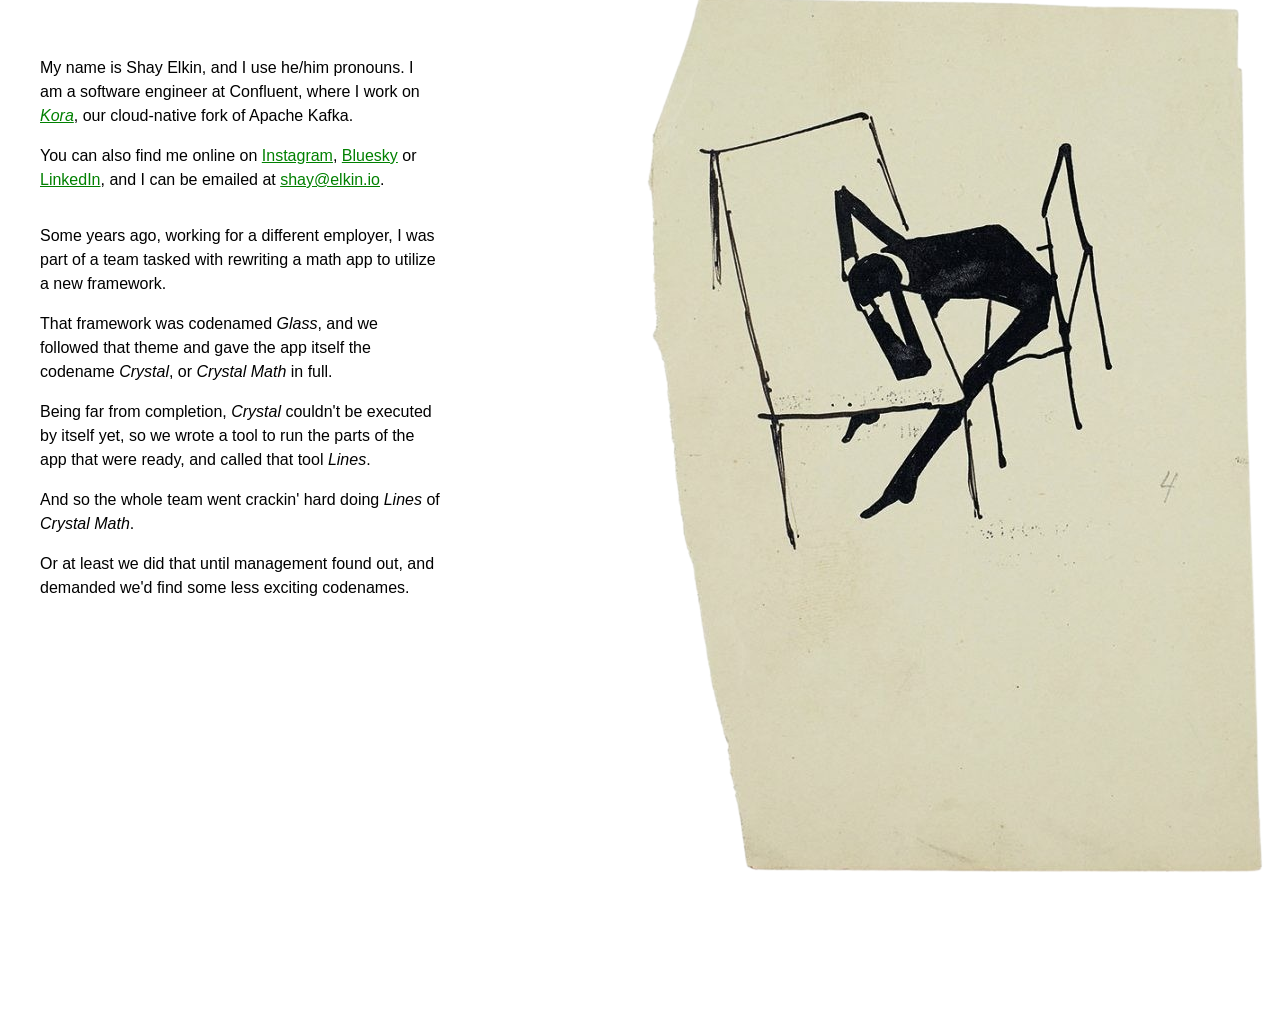
==== index.html @ 6bcd850d "MINOR: s/develop Kora/work on Kora/" ====
<!DOCTYPE html>
<head>
  <meta http-equiv="Content-Type" content="text/html; charset=UTF-8">
  <meta name="viewport" content="width=device-width, initial-scale=1, maximum-scale=1">
  <meta name="description" content="Home page for Shay Elkin, a software engineer at Confluent">
  <title>Shay Elkin - shay.elkin.io</title>
  <link href="style.css" rel="stylesheet" />
  <!-- favicon is from https://twemoji.twitter.com/ --> 
  <link rel="icon" href="favicon.png" sizes="any" />
  <link rel="icon" href="favicon.svg" type="image/svg+xml" />
</head>
<body>
    <div id="kafka-bg-container">
      <img src="kafka.png" width="634" height="1024" title="A drawing by Franz Kafka (ca. 1901-07). The Literary Estate of Max Brod, National Library of Israel, Jerusalem" alt="A torn, yellowish piece of paper, with a minimalist ink drawing of a person sitting in a chair, in front of a table. His hands are on the table, and his head leaning on those, in an apparent frustration." />
    </div>
    <div id="text-container">
      <p>
        My name is Shay Elkin, and I use he/him pronouns. I am a
        software engineer at Confluent, where I work
        on <em><a href="https://www.confluent.io/cloud-kafka/">Kora</a></em>,
        our cloud-native fork of Apache Kafka.
      </p><p>
        You can also find me online on
        <a href="https://www.instagram.com/srockets/">Instagram</a>,
        <a href="https://bsky.app/profile/srockets.com">Bluesky</a>
        or <a href="https://www.linkedin.com/in/shayel/">LinkedIn</a>,
        and I can be emailed at <a href="mailto:shay@elkin.io?subject=I've been to your website">shay&#64;elkin.io</a>.
      </p> <hr /> <p>
        Some years ago, working for a different employer, I was part
        of a team tasked with rewriting a math app to utilize a new
        framework.
      </p><p>
        That framework was codenamed <em>Glass</em>, and we followed
        that theme and gave the app itself the
        codename <em>Crystal</em>, or <em>Crystal Math</em> in full.
      </p><p>
        Being far from completion, <em>Crystal</em> couldn't be
        executed by itself yet, so we wrote a tool to run the parts of
        the app that were ready, and called that tool <em>Lines</em>.
      </p><p>
        And so the whole team went crackin' hard doing <em>Lines</em>
        of <em>Crystal Math</em>.
      </p><p>
        Or at least we did that until management found out, and
        demanded we'd find some less exciting
        codenames.
      </p>
    </div>
</body>
---- style.css ----
body {
    background-color: white;
    color: black;
    font-family: sans-serif;
    font-weight: 300;
}

a {
    color: green;
}

@media (prefers-color-scheme: dark) {
    body {
        background-color: black;
        color: white;
    }
}

#kafka-bg-container {
    float: right;
    margin-top: -22px;
    max-width: 634px;
}

/* hack: make the background disappear on narrow screens
 */
@media only screen and (max-width: 1034px) {
    #kafka-bg-container {
        width: 1px;
    }
}

#text-container {
    line-height: 150%;
    margin-left: 2em;
    margin-right: 2em;
    max-width: 400px;
    padding-top: 2em;
}

/* hackL: invisible hr
*/ 
hr {
    border: 0px;
}

#small-print {
    bottom: 0;
    font-size: 9px;
    position: absolute;
}
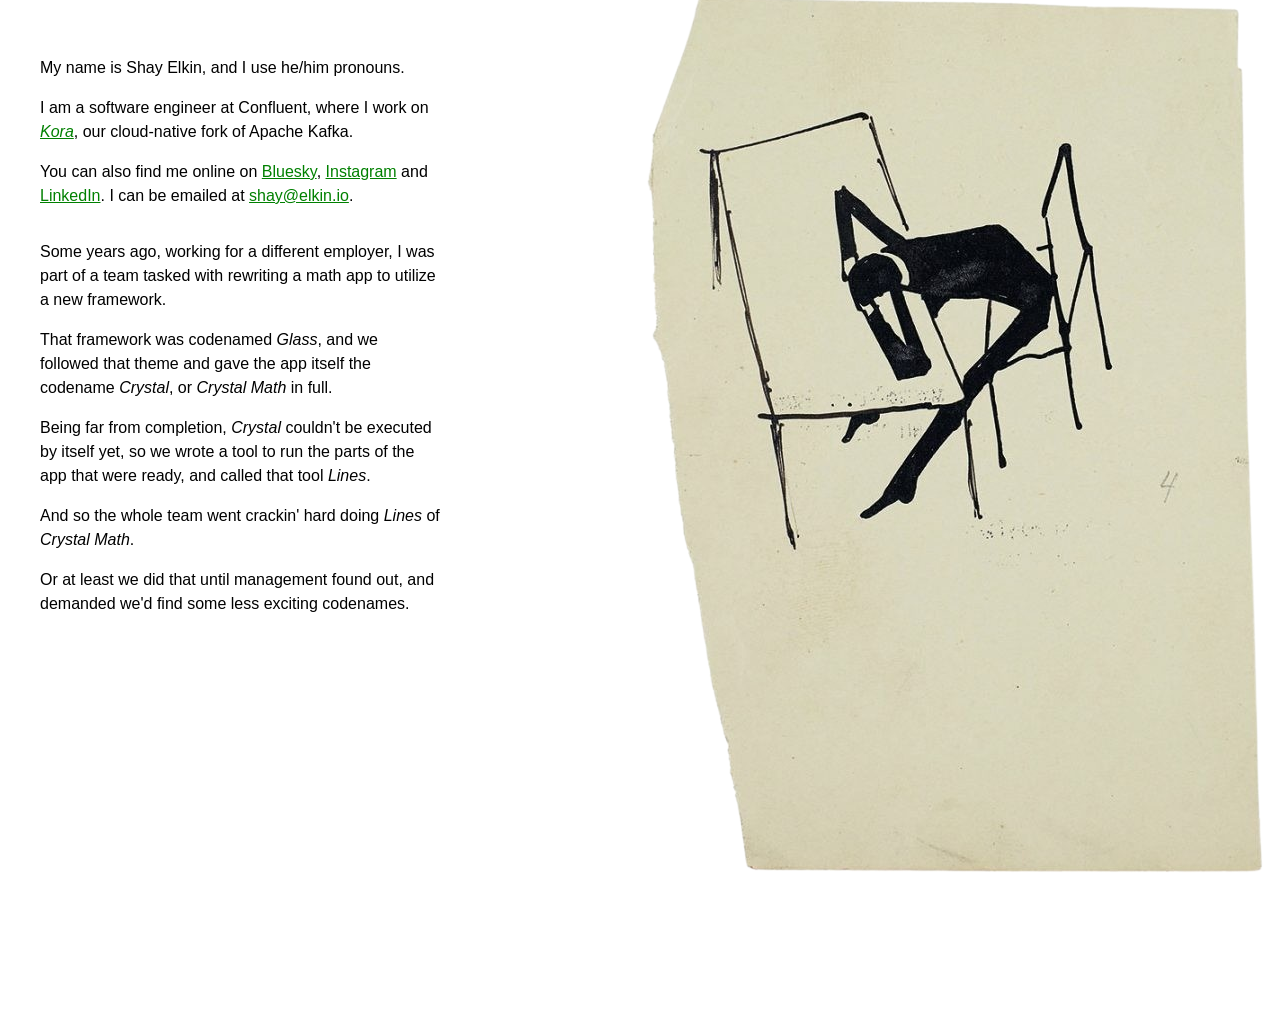
==== commit f33dbc51: "MINOR: some editing, line breaks" ====
--- a/index.html
+++ b/index.html
@@ -10,40 +10,25 @@
   <link rel="icon" href="favicon.svg" type="image/svg+xml" />
 </head>
 <body>
-    <div id="kafka-bg-container">
-      <img src="kafka.png" width="634" height="1024" title="A drawing by Franz Kafka (ca. 1901-07). The Literary Estate of Max Brod, National Library of Israel, Jerusalem" alt="A torn, yellowish piece of paper, with a minimalist ink drawing of a person sitting in a chair, in front of a table. His hands are on the table, and his head leaning on those, in an apparent frustration." />
-    </div>
+    <div id="kafka-bg-container"><img src="kafka.png" width="634" height="1024" title="A drawing by Franz Kafka (ca. 1901-07). The Literary Estate of Max Brod, National Library of Israel, Jerusalem" alt="A torn, yellowish piece of paper, on it a minimalist ink drawing of a person sitting in a chair. His hands are crossed on a table in front of him, and his head leaning on those, in an apparent frustration." /></div>
     <div id="text-container">
-      <p>
-        My name is Shay Elkin, and I use he/him pronouns. I am a
-        software engineer at Confluent, where I work
-        on <em><a href="https://www.confluent.io/cloud-kafka/">Kora</a></em>,
-        our cloud-native fork of Apache Kafka.
-      </p><p>
-        You can also find me online on
-        <a href="https://www.instagram.com/srockets/">Instagram</a>,
-        <a href="https://bsky.app/profile/srockets.com">Bluesky</a>
-        or <a href="https://www.linkedin.com/in/shayel/">LinkedIn</a>,
-        and I can be emailed at <a href="mailto:shay@elkin.io?subject=I've been to your website">shay&#64;elkin.io</a>.
-      </p> <hr /> <p>
-        Some years ago, working for a different employer, I was part
-        of a team tasked with rewriting a math app to utilize a new
-        framework.
-      </p><p>
-        That framework was codenamed <em>Glass</em>, and we followed
-        that theme and gave the app itself the
-        codename <em>Crystal</em>, or <em>Crystal Math</em> in full.
-      </p><p>
-        Being far from completion, <em>Crystal</em> couldn't be
-        executed by itself yet, so we wrote a tool to run the parts of
-        the app that were ready, and called that tool <em>Lines</em>.
-      </p><p>
-        And so the whole team went crackin' hard doing <em>Lines</em>
-        of <em>Crystal Math</em>.
-      </p><p>
-        Or at least we did that until management found out, and
-        demanded we'd find some less exciting
-        codenames.
-      </p>
+      <p> My name is Shay Elkin, and I use he/him pronouns. </p>
+      <p>I am a software engineer at Confluent, where I work
+      on <em><a href="https://www.confluent.io/cloud-kafka/">Kora</a></em>, our cloud-native fork
+      of Apache Kafka.</p>
+      <p>You can also find me online
+      on <a href="https://bsky.app/profile/srockets.com">Bluesky</a>, <a href="https://www.instagram.com/srockets/">Instagram</a>
+      and <a href="https://www.linkedin.com/in/shayel/">LinkedIn</a>. I can be emailed
+      at <a href="mailto:shay@elkin.io?subject=I visited your website">shay&#64;elkin.io</a>.</p>
+      <hr />
+      <p>Some years ago, working for a different employer, I was part of a team tasked with
+      rewriting a math app to utilize a new framework.</p><p>That framework was
+      codenamed <em>Glass</em>, and we followed that theme and gave the app itself the
+      codename <em>Crystal</em>, or <em>Crystal Math</em> in full.</p><p>Being far from
+      completion, <em>Crystal</em> couldn't be executed by itself yet, so we wrote a tool to run
+      the parts of the app that were ready, and called that tool <em>Lines</em>.</p> <p>And so the
+      whole team went crackin' hard doing <em>Lines</em> of <em>Crystal Math</em>. </p><p>Or at
+      least we did that until management found out, and demanded we'd find some less exciting
+      codenames.</p>
     </div>
 </body>
--- a/style.css
+++ b/style.css
@@ -3,10 +3,6 @@
     color: black;
     font-family: sans-serif;
     font-weight: 300;
-}
-
-a {
-    color: green;
 }
 
 @media (prefers-color-scheme: dark) {
@@ -16,14 +12,18 @@
     }
 }
 
+/* works for both light and dark modes */
+a {
+    color: green;
+}
+
 #kafka-bg-container {
     float: right;
     margin-top: -22px;
     max-width: 634px;
 }
 
-/* hack: make the background disappear on narrow screens
- */
+/* hack: make the background not overtake small screens */
 @media only screen and (max-width: 1034px) {
     #kafka-bg-container {
         width: 1px;
@@ -38,8 +38,7 @@
     padding-top: 2em;
 }
 
-/* hackL: invisible hr
-*/ 
+/* hack: invisible hr */ 
 hr {
     border: 0px;
 }
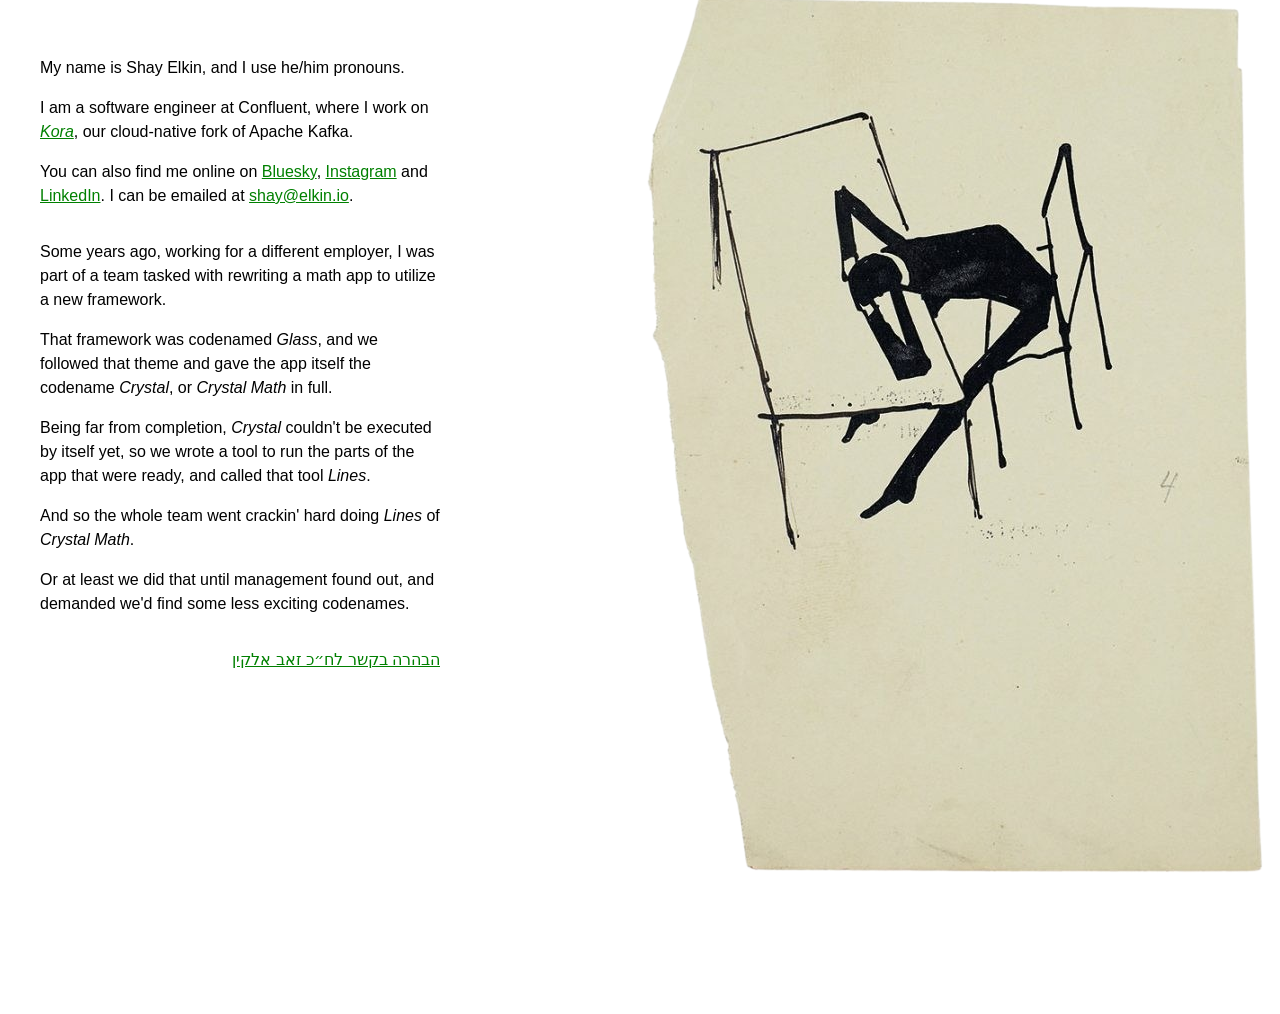
==== commit 8c526f1c: "הוספת ההבהרה אודות ח״כ זאב אלקין" ====
--- a/index.html
+++ b/index.html
@@ -30,5 +30,8 @@
       whole team went crackin' hard doing <em>Lines</em> of <em>Crystal Math</em>. </p><p>Or at
       least we did that until management found out, and demanded we'd find some less exciting
       codenames.</p>
+
+      <hr />
+      <p dir="rtl"><a href="zeev-elkin-he.html">הבהרה בקשר לח״כ זאב אלקין</a></p>
     </div>
 </body>
--- a/style.css
+++ b/style.css
@@ -3,6 +3,10 @@
     color: black;
     font-family: sans-serif;
     font-weight: 300;
+}
+
+#he {
+    direction: rtl;
 }
 
 @media (prefers-color-scheme: dark) {
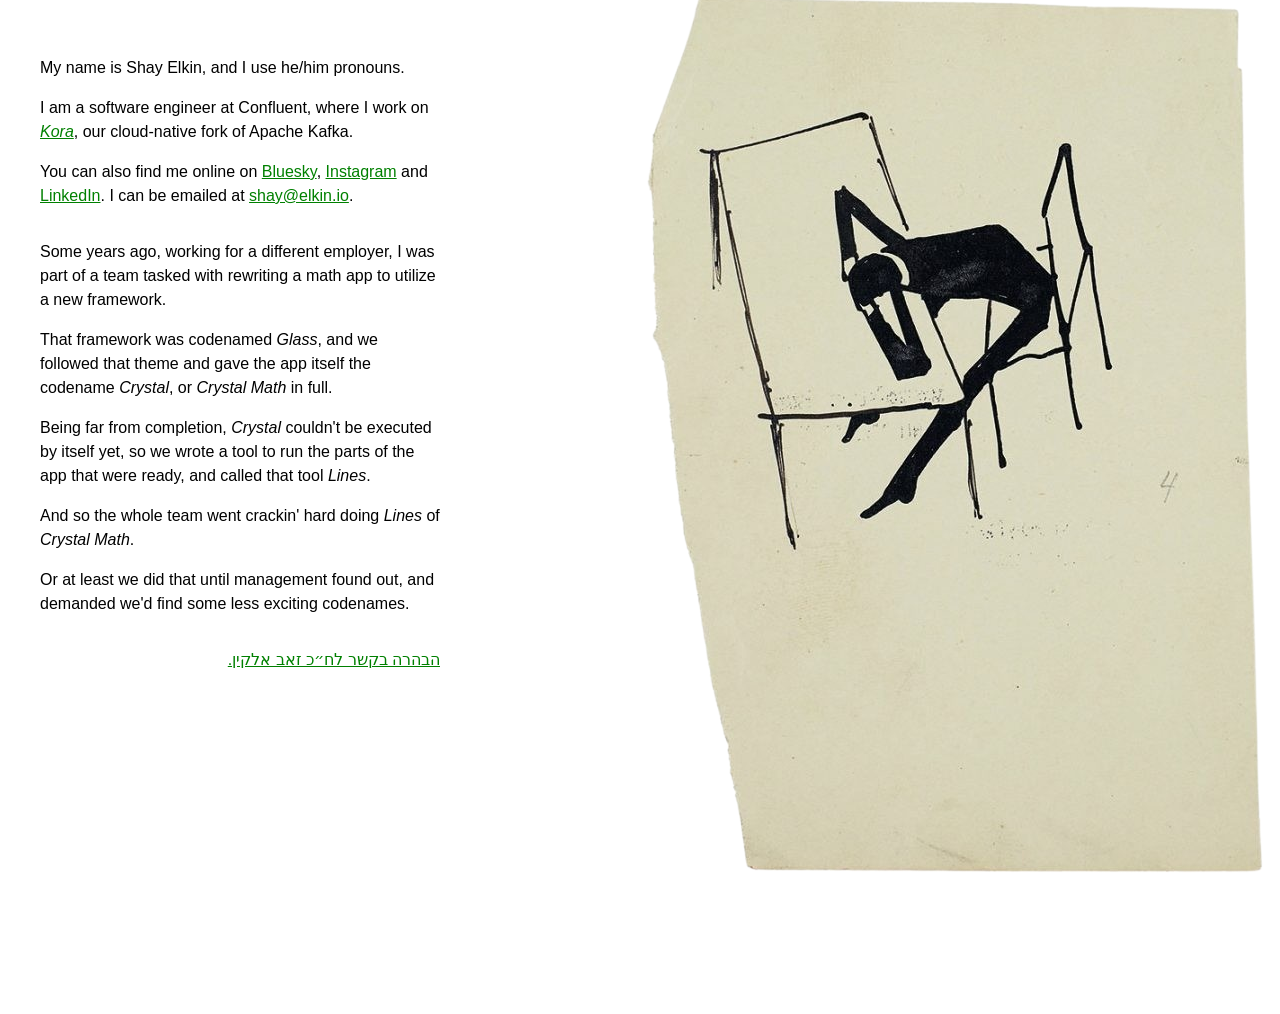
==== commit 6d22e762: "s/dir="rtl"/id="he"/" ====
--- a/index.html
+++ b/index.html
@@ -32,6 +32,6 @@
       codenames.</p>
 
       <hr />
-      <p dir="rtl"><a href="zeev-elkin-he.html">הבהרה בקשר לח״כ זאב אלקין</a></p>
+      <p id="he"><a href="zeev-elkin-he.html">הבהרה בקשר לח״כ זאב אלקין.</a></p>
     </div>
 </body>
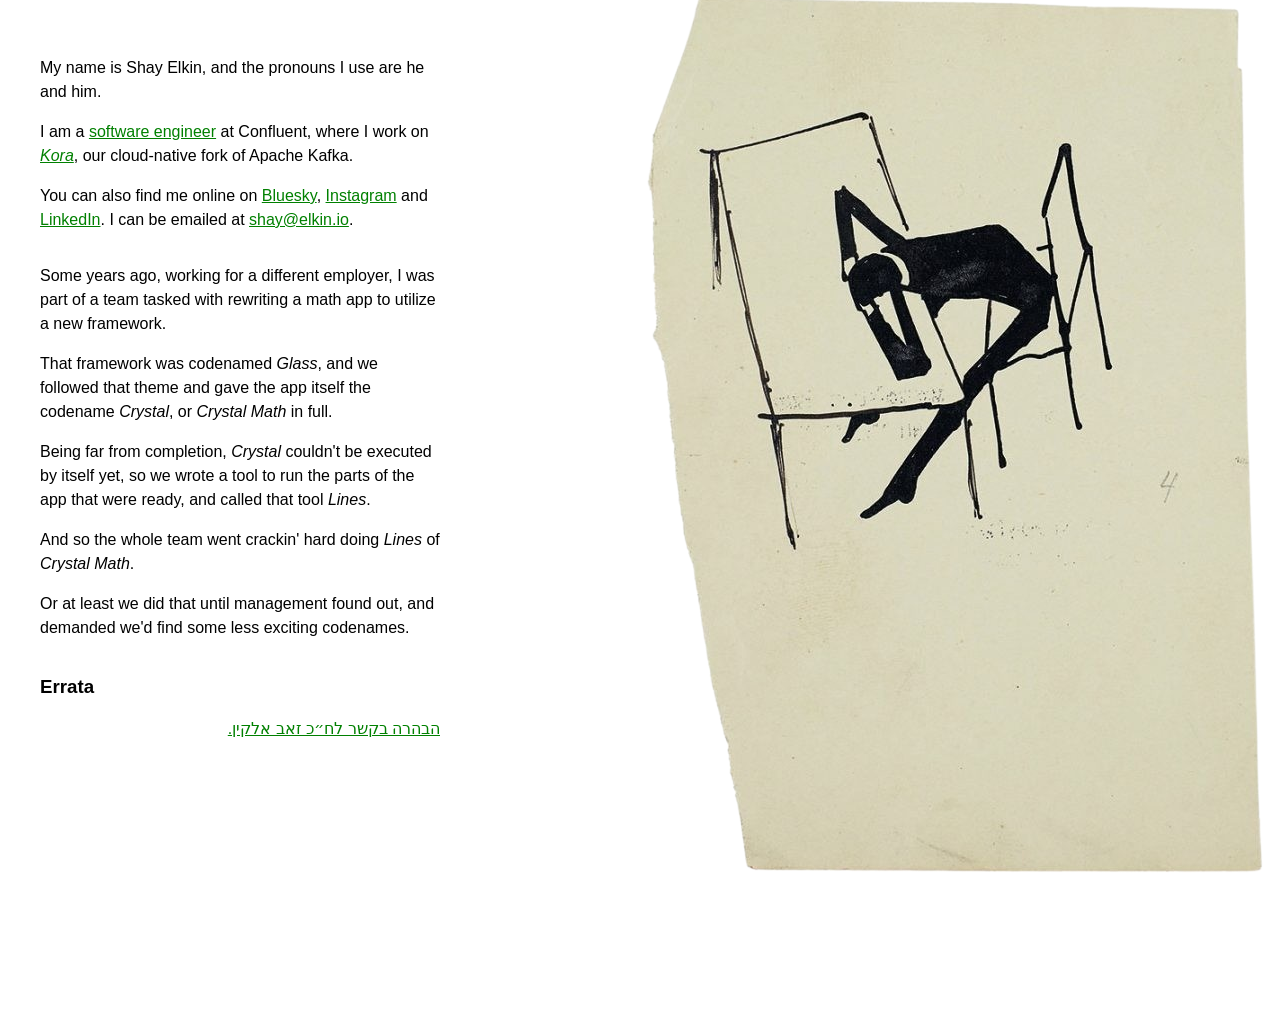
==== commit d49dc5f8: "Add "concise-resume.html", minor tweaks" ====
--- a/index.html
+++ b/index.html
@@ -1,8 +1,8 @@
 <!DOCTYPE html>
 <head>
-  <meta http-equiv="Content-Type" content="text/html; charset=UTF-8">
-  <meta name="viewport" content="width=device-width, initial-scale=1, maximum-scale=1">
-  <meta name="description" content="Home page for Shay Elkin, a software engineer at Confluent">
+  <meta http-equiv="Content-Type" content="text/html; charset=UTF-8" />
+  <meta name="viewport" content="width=device-width, initial-scale=1, maximum-scale=1" />
+  <meta name="description" content="Home page for Shay Elkin, a software engineer at Confluent" />
   <title>Shay Elkin - shay.elkin.io</title>
   <link href="style.css" rel="stylesheet" />
   <!-- favicon is from https://twemoji.twitter.com/ --> 
@@ -12,8 +12,8 @@
 <body>
     <div id="kafka-bg-container"><img src="kafka.png" width="634" height="1024" title="A drawing by Franz Kafka (ca. 1901-07). The Literary Estate of Max Brod, National Library of Israel, Jerusalem" alt="A torn, yellowish piece of paper, on it a minimalist ink drawing of a person sitting in a chair. His hands are crossed on a table in front of him, and his head leaning on those, in an apparent frustration." /></div>
     <div id="text-container">
-      <p> My name is Shay Elkin, and I use he/him pronouns. </p>
-      <p>I am a software engineer at Confluent, where I work
+      <p>My name is Shay Elkin, and the pronouns I use are he and him.</p>
+      <p>I am a <a href="concise-resume.html">software engineer</a> at Confluent, where I work
       on <em><a href="https://www.confluent.io/cloud-kafka/">Kora</a></em>, our cloud-native fork
       of Apache Kafka.</p>
       <p>You can also find me online
@@ -21,6 +21,7 @@
       and <a href="https://www.linkedin.com/in/shayel/">LinkedIn</a>. I can be emailed
       at <a href="mailto:shay@elkin.io?subject=I visited your website">shay&#64;elkin.io</a>.</p>
       <hr />
+
       <p>Some years ago, working for a different employer, I was part of a team tasked with
       rewriting a math app to utilize a new framework.</p><p>That framework was
       codenamed <em>Glass</em>, and we followed that theme and gave the app itself the
@@ -30,8 +31,8 @@
       whole team went crackin' hard doing <em>Lines</em> of <em>Crystal Math</em>. </p><p>Or at
       least we did that until management found out, and demanded we'd find some less exciting
       codenames.</p>
-
       <hr />
+      <h3>Errata</h3>
       <p id="he"><a href="zeev-elkin-he.html">הבהרה בקשר לח״כ זאב אלקין.</a></p>
     </div>
 </body>
--- a/style.css
+++ b/style.css
@@ -6,6 +6,8 @@
 }
 
 #he {
+    /* can't trust the default Hebrew font to be a sane choice */
+    font-family: 'SF Hebrew', 'Arial Hebrew', 'Arial', sans-serif;
     direction: rtl;
 }
 
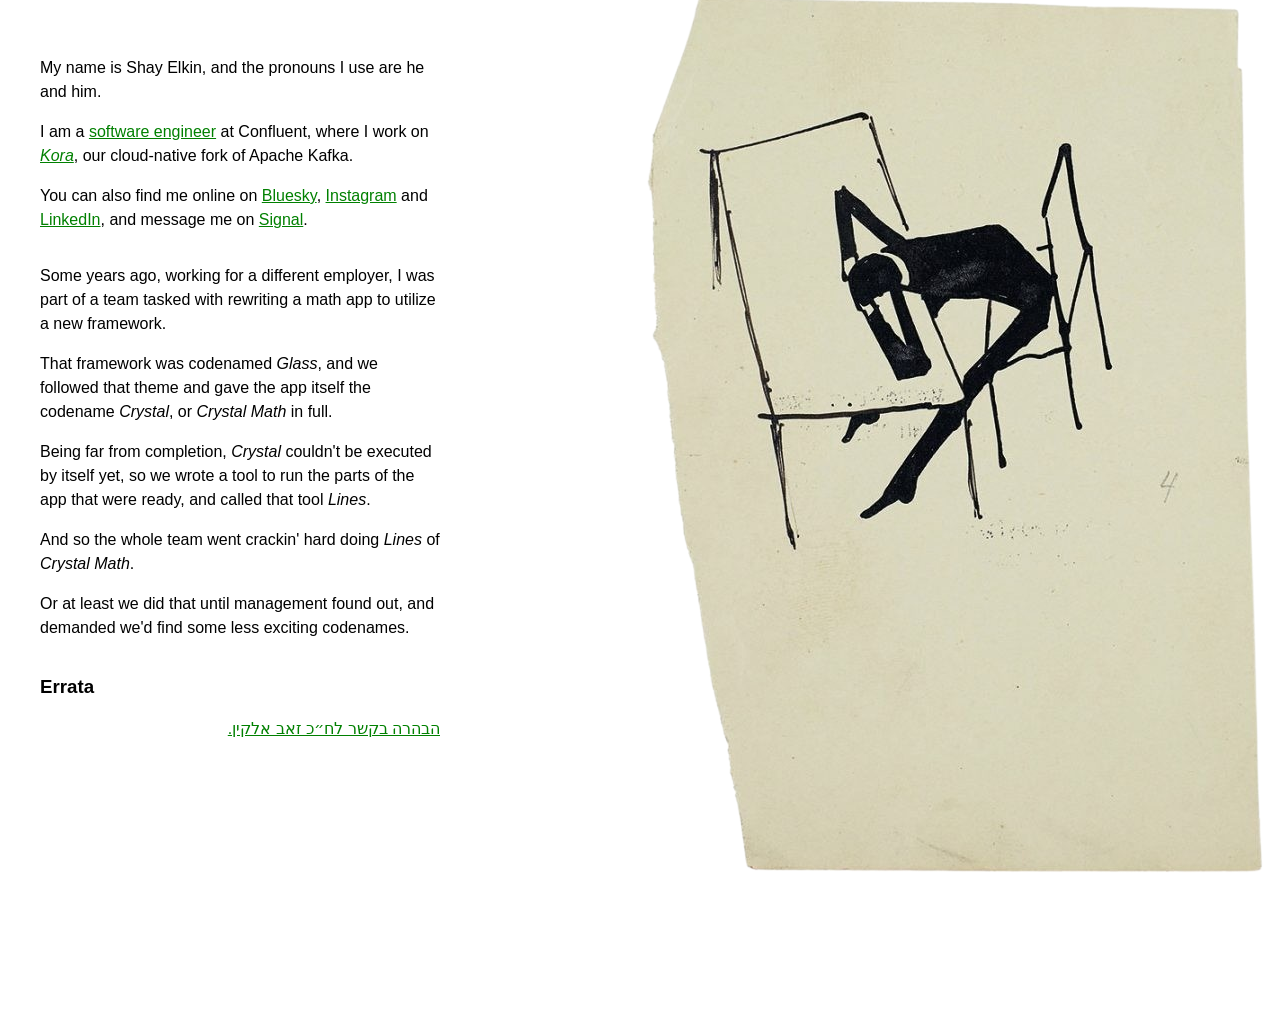
==== commit 47bbc7ee: "Replace email with links to signal." ====
--- a/index.html
+++ b/index.html
@@ -12,16 +12,21 @@
 <body>
     <div id="kafka-bg-container"><img src="kafka.png" width="634" height="1024" title="A drawing by Franz Kafka (ca. 1901-07). The Literary Estate of Max Brod, National Library of Israel, Jerusalem" alt="A torn, yellowish piece of paper, on it a minimalist ink drawing of a person sitting in a chair. His hands are crossed on a table in front of him, and his head leaning on those, in an apparent frustration." /></div>
     <div id="text-container">
-      <p>My name is Shay Elkin, and the pronouns I use are he and him.</p>
-      <p>I am a <a href="concise-resume.html">software engineer</a> at Confluent, where I work
-      on <em><a href="https://www.confluent.io/cloud-kafka/">Kora</a></em>, our cloud-native fork
-      of Apache Kafka.</p>
-      <p>You can also find me online
-      on <a href="https://bsky.app/profile/srockets.com">Bluesky</a>, <a href="https://www.instagram.com/srockets/">Instagram</a>
-      and <a href="https://www.linkedin.com/in/shayel/">LinkedIn</a>. I can be emailed
-      at <a href="mailto:shay@elkin.io?subject=I visited your website">shay&#64;elkin.io</a>.</p>
+      <p>
+        My name is Shay Elkin, and the pronouns I use are he and him.
+      </p>
+      <p>
+        I am a <a href="concise-resume.html">software engineer</a> at Confluent, where I work
+        on <em><a href="https://www.confluent.io/cloud-kafka/">Kora</a></em>, our cloud-native fork
+        of Apache Kafka.
+      </p>
+      <p>
+        You can also find me online on <a href="https://bsky.app/profile/srockets.com">Bluesky</a>, <a href="https://www.instagram.com/srockets/">Instagram</a>
+        and <a href="https://www.linkedin.com/in/shayel/">LinkedIn</a>, and message me
+        on <a href="signal.html">Signal</a>.
+      </p>
+
       <hr />
-
       <p>Some years ago, working for a different employer, I was part of a team tasked with
       rewriting a math app to utilize a new framework.</p><p>That framework was
       codenamed <em>Glass</em>, and we followed that theme and gave the app itself the
@@ -33,6 +38,8 @@
       codenames.</p>
       <hr />
       <h3>Errata</h3>
-      <p id="he"><a href="zeev-elkin-he.html">הבהרה בקשר לח״כ זאב אלקין.</a></p>
+      <p id="he">
+        <a href="zeev-elkin-he.html">הבהרה בקשר לח״כ זאב אלקין.</a>
+      </p>
     </div>
 </body>
--- a/style.css
+++ b/style.css
@@ -3,12 +3,6 @@
     color: black;
     font-family: sans-serif;
     font-weight: 300;
-}
-
-#he {
-    /* can't trust the default Hebrew font to be a sane choice */
-    font-family: 'SF Hebrew', 'Arial Hebrew', 'Arial', sans-serif;
-    direction: rtl;
 }
 
 @media (prefers-color-scheme: dark) {
@@ -18,8 +12,14 @@
     }
 }
 
-/* works for both light and dark modes */
+#he {
+    /* can't trust the default Hebrew font to be a sane choice */
+    font-family: 'SF Hebrew', 'Arial Hebrew', 'Arial', sans-serif;
+    direction: rtl;
+}
+
 a {
+    /* works for both light and dark modes */
     color: green;
 }
 
@@ -44,13 +44,17 @@
     padding-top: 2em;
 }
 
+#text-container img {
+    max-width: 100%;
+    max-height: 100%;
+    display: block;
+}
+
 /* hack: invisible hr */ 
-hr {
+#text-container hr {
     border: 0px;
 }
 
 #small-print {
-    bottom: 0;
     font-size: 9px;
-    position: absolute;
 }
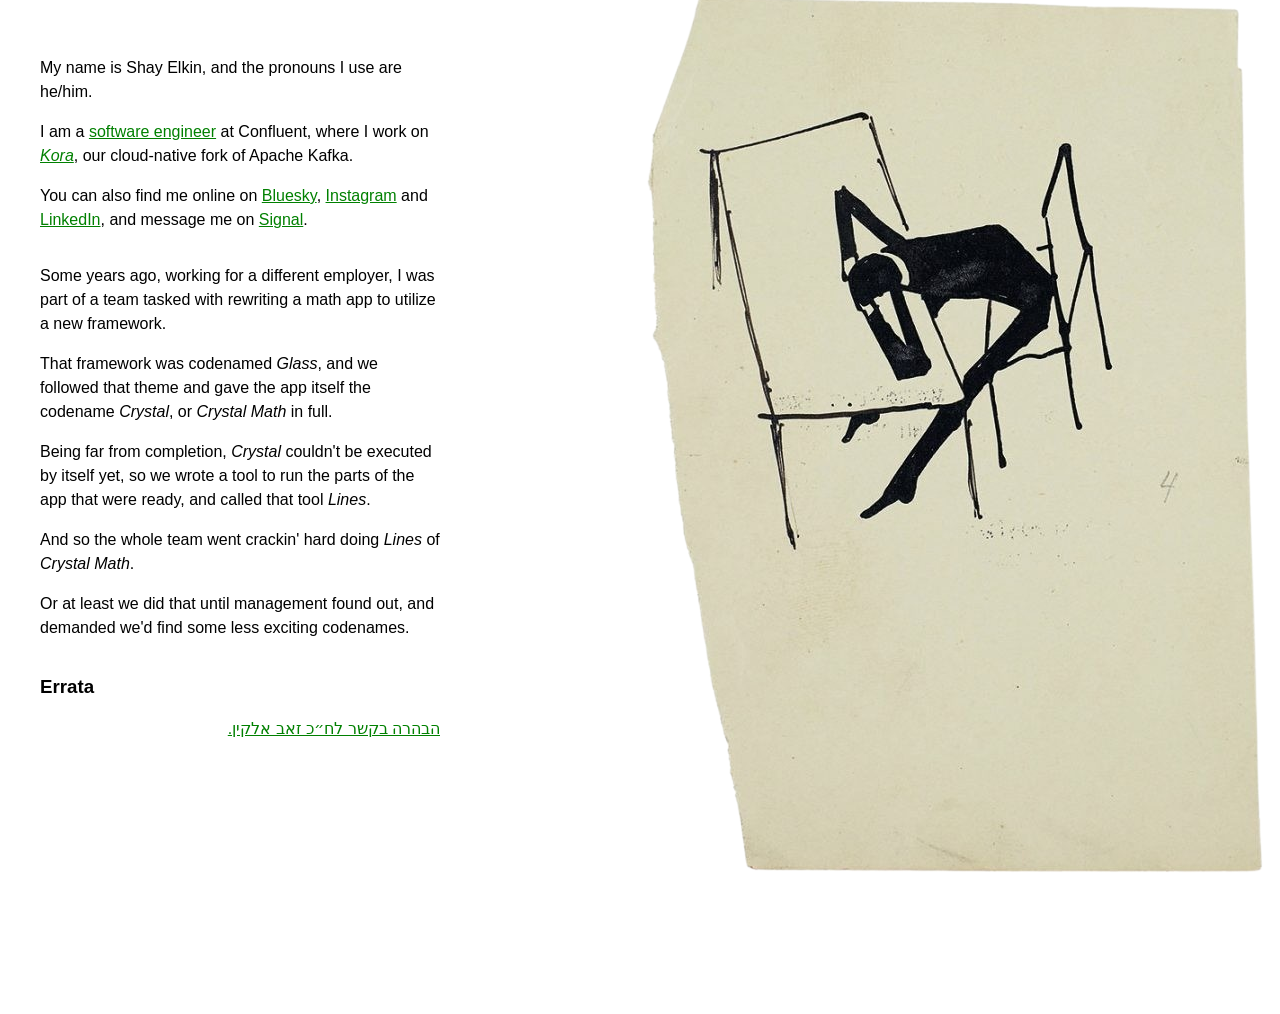
==== commit b63dad75: "MINOR: s/he and him/he/him/ in index.html" ====
--- a/index.html
+++ b/index.html
@@ -13,7 +13,7 @@
     <div id="kafka-bg-container"><img src="kafka.png" width="634" height="1024" title="A drawing by Franz Kafka (ca. 1901-07). The Literary Estate of Max Brod, National Library of Israel, Jerusalem" alt="A torn, yellowish piece of paper, on it a minimalist ink drawing of a person sitting in a chair. His hands are crossed on a table in front of him, and his head leaning on those, in an apparent frustration." /></div>
     <div id="text-container">
       <p>
-        My name is Shay Elkin, and the pronouns I use are he and him.
+        My name is Shay Elkin, and the pronouns I use are he/him.
       </p>
       <p>
         I am a <a href="concise-resume.html">software engineer</a> at Confluent, where I work
@@ -23,7 +23,7 @@
       <p>
         You can also find me online on <a href="https://bsky.app/profile/srockets.com">Bluesky</a>, <a href="https://www.instagram.com/srockets/">Instagram</a>
         and <a href="https://www.linkedin.com/in/shayel/">LinkedIn</a>, and message me
-        on <a href="signal.html">Signal</a>.
+        on <a href="dm.html">Signal</a>.
       </p>
 
       <hr />
